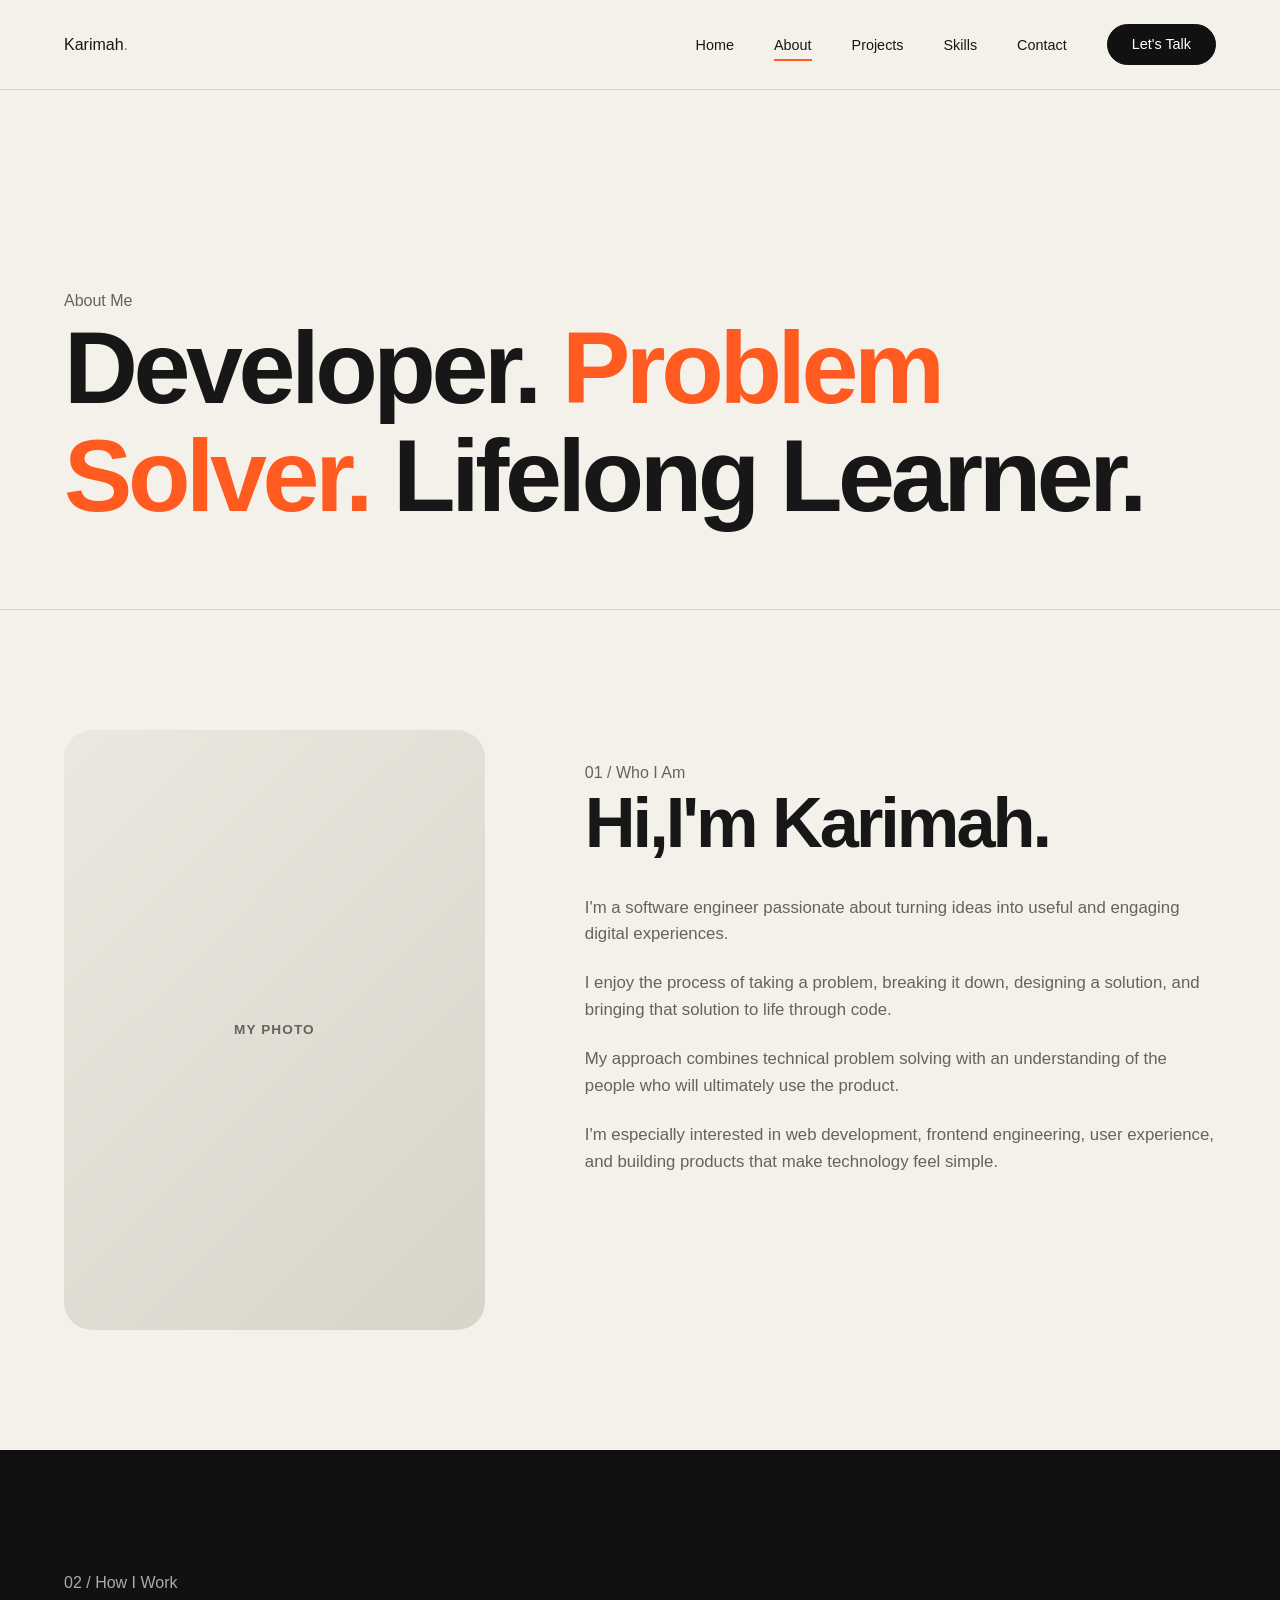
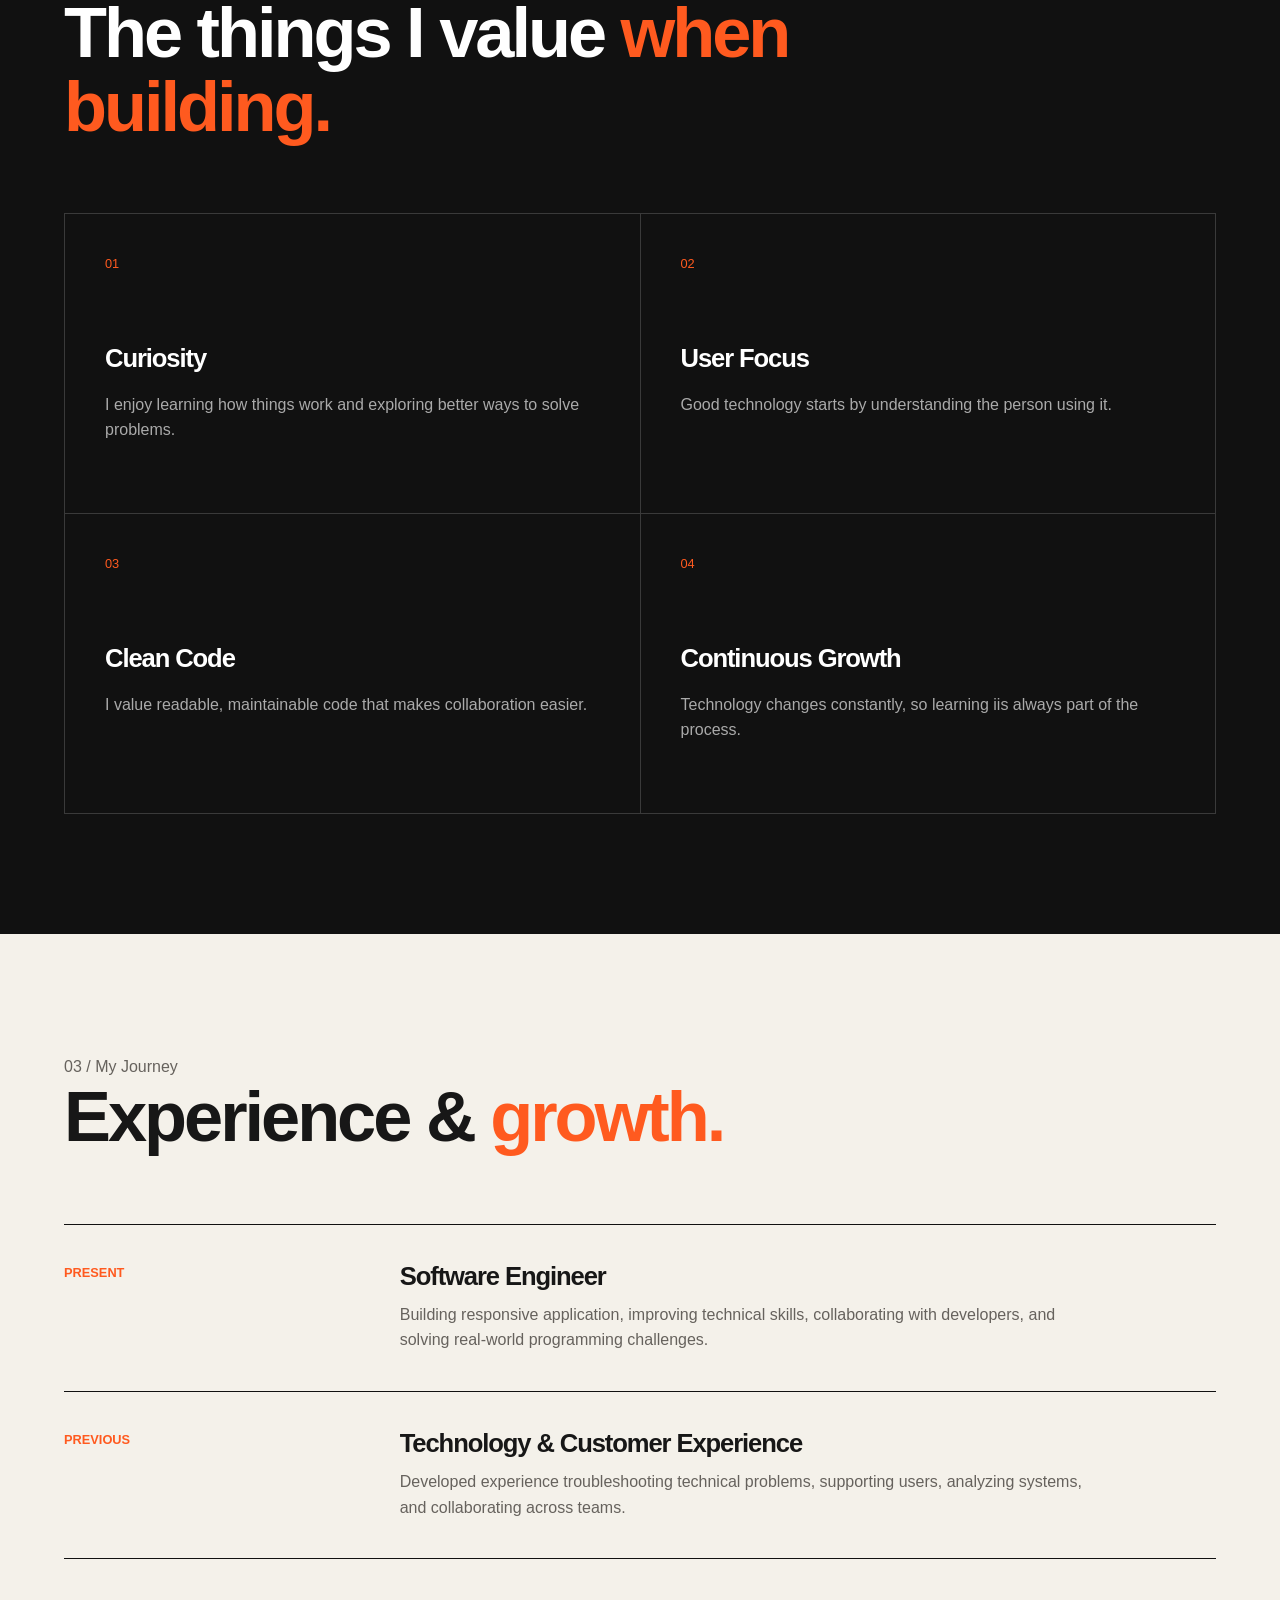
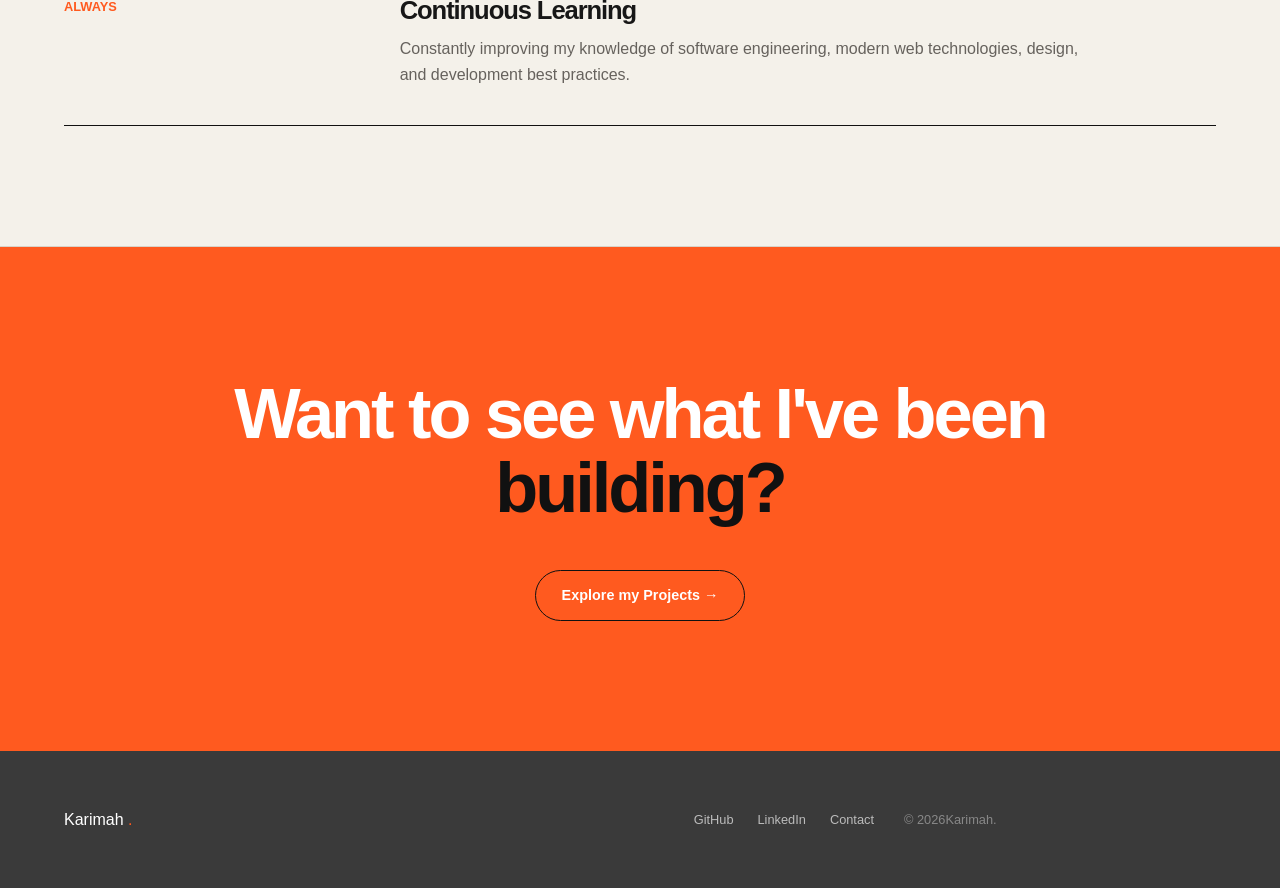
==== about.html @ cc05a4f9 "Fix portfolio folder structure" ====
<!doctype html>
<html lang="en">
  <head>
    <meta charset="UTF-8" />
    <meta name="viewport" content="width=device-width, initial-scale=1.0" />
    <meta
      name="description"
      content="Karimah is a software engineer creating thoughtful, accessible, and user-focused digital experiences."
    />
    <title>About | Karimah</title>
    <link rel="stylesheet" href="css/main.css" />
  </head>
  <body>
    <!-- Header / Navigation  -->
    <header class="site-header">
      <nav class="navbar container">
        <a href="index.html" class="logo"> Karimah<span>.</span> </a>

        <ul class="nav-links">
          <li>
            <a href="index.html"> Home </a>
          </li>
          <li>
            <a href="about.html" class="active" aria-current="page"> About </a>
          </li>
          <li><a href="projects.html"> Projects </a></li>
          <li><a href="skills.html"> Skills </a></li>
          <li><a href="contact.html"> Contact </a></li>

          <a href="contact.html" class="nav-button"> Let's Talk </a>
        </ul>
      </nav>
    </header>
    <!-- About Hero -->
    <main>
      <section class="page-hero about-hero">
        <div class="container">
          <p class="greeting-content">About Me</p>
          <h1>
            Developer.
            <span>Problem Solver.</span>
            Lifelong Learner.
          </h1>
        </div>
      </section>
      <!-- Intro -->

      <section class="about-intro section">
        <div class="container about-intro-grid">
          <div class="about-photo">
            <div class="image-placeholder">My photo</div>
          </div>

          <div class="about-copy">
            <p class="section-number">01 / Who I Am</p>
            <h2>Hi,I'm Karimah.</h2>
            <p>
              I'm a software engineer passionate about turning ideas into useful
              and engaging digital experiences.
            </p>
            <p>
              I enjoy the process of taking a problem, breaking it down,
              designing a solution, and bringing that solution to life through
              code.
            </p>
            <p>
              My approach combines technical problem solving with an
              understanding of the people who will ultimately use the product.
            </p>
            <p>
              I'm especially interested in web development, frontend
              engineering, user experience, and building products that make
              technology feel simple.
            </p>
          </div>
        </div>
      </section>

      <!-- Values -->
      <section class="values section">
        <div class="container">
          <div class="section-heading">
            <div>
              <p class="section-number">02 / How I Work</p>
              <h2>
                The things I value
                <span>when building.</span>
              </h2>
            </div>
          </div>
          <div class="values-grid">
            <article class="value-card">
              <span>01</span>
              <h3>Curiosity</h3>
              <p>
                I enjoy learning how things work and exploring better ways to
                solve problems.
              </p>
            </article>
            <article class="value-card">
              <span>02</span>
              <h3>User Focus</h3>
              <p>
                Good technology starts by understanding the person using it.
              </p>
            </article>
            <article class="value-card">
              <span>03</span>
              <h3>Clean Code</h3>
              <p>
                I value readable, maintainable code that makes collaboration
                easier.
              </p>
            </article>
            <article class="value-card">
              <span>04</span>
              <h3>Continuous Growth</h3>
              <p>
                Technology changes constantly, so learning iis always part of
                the process.
              </p>
            </article>
          </div>
        </div>
      </section>

      <!-- My Journey -->
      <section class="journey section">
        <div class="container">
          <p class="section-number">03 / My Journey</p>
          <h2>Experience & <span>growth.</span></h2>
          <div class="timeline">
            <article class="timeline-item">
              <div class="timeline-date">Present</div>
              <div class="timeline-content">
                <h3>Software Engineer</h3>
                <p>
                  Building responsive application, improving technical skills,
                  collaborating with developers, and solving real-world
                  programming challenges.
                </p>
              </div>
            </article>
            <article class="timeline-item">
              <div class="timeline-date">Previous</div>
              <div class="timeline-content">
                <h3>Technology & Customer Experience</h3>
                <p>
                  Developed experience troubleshooting technical problems,
                  supporting users, analyzing systems, and collaborating across
                  teams.
                </p>
              </div>
            </article>
            <article class="timeline-item">
              <div class="timeline-date">Always</div>
              <div class="timeline-content">
                <h3>Continuous Learning</h3>
                <p>
                  Constantly improving my knowledge of software engineering,
                  modern web technologies, design, and development best
                  practices.
                </p>
              </div>
            </article>
          </div>
        </div>
      </section>
      <!-- Contact -->
      <section class="contact-section">
        <div class="container">
          <h2>Want to see what I've been <span>building?</span></h2>
          <a href="projects.html" class="button button-primary"
            >Explore my Projects →</a
          >
        </div>
      </section>
    </main>
    <footer class="site-footer">
      <div class="container footer-content">
        <a href="index.html" class="logo">Karimah <span>.</span></a>
        <div class="footer-links">
          <a href="#">GitHub</a>
          <a href="#">LinkedIn</a>
          <a href="contact.html">Contact</a>
        </div>
        <p>© <span class="current-year"></span>Karimah.</p>
      </div>
    </footer>
    <script src="js/main.js"></script>
  </body>
</html>
---- css/main.css ----
:root {
  --color-background: #f4f1ea;
  --color-background-light: #faf8f3;
  --color-dark: #111111;
  --color-dark-soft: #181818;
  --color-dark-card: #202020;
  --color-white: #ffffff;
  --color-text: #171717;
  --color-text-light: #66625d;
  --color-border: #d8d3c9;
  --color-border-dark: #3a3a3a;

  /* Main accent colors */
  --color-accent: #ff5a1f;
  --color-accent-dark: #e34812;
  --color-accent-light: #ffdfd2;

  /* Layout */
  --container-width: 1280px;
  --section-padding: 120px;

  /* Border Radius */
  --radius-small: 10px;
  --radius-medium: 18px;
  --radius-large: 28px;
  --radius-pill: 100px;

  /* Effects */

  --transition: 0.3s ease;
}
*,
*::before,
*::after {
  box-sizing: border-box;
  margin: 0;
  padding: 0;
}

html {
  scroll-behavior: smooth;
}

body {
  min-height: 100vh;
  background: var(--color-background);
  color: var(--color-text);
  font-family: "Inter", Helvetica, Arial, sans-serif;
  font-size: 16px;
  line-height: 1.6;
  overflow-x: hidden;
}

img {
  display: block;
  width: 100%;
  max-width: 100%;
}
a {
  color: inherit;
  text-decoration: none;
}
ul {
  list-style: none;
}
button,
input,
textarea {
  font: inherit;
}
button {
  border: none;
  cursor: pointer;
}

h1,
h2,
h3,
h4 {
  line-height: 1.05;
  font-weight: 600;
  letter-spacing: -0.043em;
}
h1 {
  font-size: clamp(4rem, 8vw, 8rem);
}
h2 {
  font-size: clamp(3rem, 5.5vw, 6rem);
}

h3 {
  font-size: 1.6rem;
}

p {
  color: var(--color-text-light);
}

strong {
  color: var(--color-text);
}

/* Accent words */
h1 span,
h2 span {
  color: var(--color-accent);
}

/* Container */

.container {
  width: min(90%, var(--container-width));
  margin-inline: auto;
}

/* Global sections */
.section {
  padding-block: var(--section-padding);
}

.section-number .greeting-content {
  margin-bottom: 22px;
  color: var(--color-accent);
  font-size: 0.78rem;
  font-weight: 700;
  letter-spacing: 0.18em;
  text-transform: uppercase;
}

.section-heading {
  display: flex;
  align-items: flex-end;
  justify-content: space-between;
  gap: 40px;
  margin-bottom: 70px;
}

.section-heading h2 {
  max-width: 850px;
}

/* Header */

.site-header {
  position: relative;
  z-index: 1000;
  width: 100%;
  padding-block: 24px;
  background: var(--color-background);
  border-bottom: 1px solid var(--color-border);
}

/* Nav */

.navbar {
  display: flex;
  align-items: center;
  justify-content: space-between;
  gap: 32px;
}
/* Logo */

.logo span {
  color: var(--color-accent);
}

/* Nav links */

.nav-links {
  display: flex;
  align-items: center;
  gap: 40px;
}

.nav-links a {
  position: relative;
  padding-block: 8px;
  font-size: 0.9rem;
  font-weight: 500;
  transition: color var(--transition);
  opacity: var(--transition);
}

.nav-links a::after {
  content: "";
  position: absolute;
  bottom: 0;
  left: 0;
  width: 0;
  height: 2px;
  background: var(--color-accent);
  transition: width var(--transition);
}

.nav-links a:hover,
.nav-links a.hover {
  color: var(--color-accent);
}

.nav-links a:hover::after,
.nav-links a.active::after {
  width: 100%;
}

/* Contact nav button */

.nav-button {
  display: inline-flex;
  align-items: center;
  justify-content: center;
  padding: 12px 24px;
  color: var(--color-white);
  background: var(--color-dark);
  border: 1px solid var(--color-dark);
  border-radius: var(--radius-pill);
  font-size: 0.85rem;
  font-weight: 600;
  transition:
    background-color var(--transition),
    color var(--transition),
    transform var(--transition);
}

.nav-button:hover {
  color: var(--color-white);
  background: var(--color-accent);
  border-color: var(--color-accent);
  transform: translateY(-2px);
}

/* Buttons */

.button {
  display: inline-flex;
  align-items: center;
  justify-content: center;
  min-height: 50px;
  padding: 13px 26px;
  border: 1px solid var(--color-dark);
  border-radius: var(--radius-pill);
  font-size: 0.9rem;
  font-weight: 600;
  transition:
    background-color var(--transition),
    color var(--transition),
    border-color var(--transition),
    transform var(--transition);
}
.button:hover {
  transform: translateY(-3px);
}

.buttton-primary {
  color: var(--color-white);
  background: var(--color-dark);
}
.buttton-primary:hover {
  background: var(--color-accent);
  border-color: var(--color-accent);
}
.button-secondary {
  color: var(--color-dark);
  background: transparent;
}

.button-secondary:hover {
  color: var(--color-white);
  background: var(--color-dark);
}

/* Text links */

.text-link {
  display: inline-flex;
  margin-top: 25px;
  padding-bottom: 5px;
  color: var(--color-dark);
  border-bottom: 1px solid var(--color-dark);
  font-weight: 600;
  transition:
    color var(--transition),
    border-color var(--transition);
}

.text-link:hover {
  color: var(--color-accent);
  border-color: var(--color-accent);
}

/* Home Page --- HERO */

.hero {
  position: relative;
  min-height: 760px;
  display: flex;
  align-items: center;
  padding-block: 90px 110px;
  overflow: visible;
}

.hero-grid {
  display: grid;
  grid-template-columns: minmax(0, 1.1fr) minmax(420px, 0.9fr);
  align-items: center;
  gap: 70px;
}

.hero-content,
.hero-visual {
  min-width: 0;
}

/* Hero content */

.hero-content {
  position: relative;
  z-index: 2;
}

/* typing animation effect for homepage */

.hero-accent {
  display: block;
  color: var(--color-accent);
}
#typing-text {
  color: var(--color-accent);
}
.typing-cursor {
  color: var(--color-accent);
  animation: cursorBlink 0.7s infinite;
}

@keyframes cursorBlink {
  0%,
  50% {
    opacity: 1;
  }
  51%,
  100% {
    opacity: 0;
  }
}

/* revealing animation effect */
.reveal {
  opacity: 0;
  transform: translateY(50px);
  transition:
    opacity 0.8s ease,
    transform 0.8s ease;
}
.reveal.show {
  opacity: 1;
  transform: translateY(0);
}

.hero-content h1 {
  max-width: 990px;
  margin-bottom: 28px;
}

.hero-content h1 span {
  display: block;
}
.hero-description {
  max-width: 620px;
  margin-bottom: 28px;
  font-size: 1.1rem;
}
.hero-buttons {
  display: flex;
  flex-wrap: wrap;
  gap: 14px;
}

/* Social links */

.hero-socials {
  display: flex;
  flex: wrap;
  gap: 24px;
  margin-top: 45px;
}
.hero-socials a {
  position: relative;
  color: var(--color-text-light);
  font-size: 0.85rem;
  transition: color var(--transition);
}

.hero-socials a:hover {
  color: var(--color-accent);
}

/* Hero Image */
.hero-visual {
  position: relative;
  display: flex;
  align-items: center;
  justify-content: center;
  min-height: 540px;
  padding: 40px;
}
.hero-image-wrapper {
  position: relative;
  z-index: 1;
  width: min(100%, 470px);
  aspect-ratio: 4 / 5;
  overflow: hidden;
  background: var(--color-accent-light);
  border: 1px solid var(--color-dark);
  border-radius: 180px 180px 30px 30px;
}

/* Image */
.image-placeholder {
  display: flex;
  width: 100%;
  height: 100%;
  min-height: 240px;
  align-items: center;
  justify-content: center;
  padding: 30px;
  color: var(--color-text-light);
  background: linear-gradient(135deg, #ece8df, #d9d4ca);
  font-size: 0.85rem;
  font-weight: 600;
  letter-spacing: 0.08em;
  text-align: center;
  text-transform: uppercase;
}

/* Hero Labels */
.floating-tag {
  position: absolute;
  z-index: 5;
  display: inline-flex;
  align-items: center;
  justify-content: center;
  white-space: nowrap;
  padding: 10px 17px;
  color: var(--color-dark);
  background: var(--color-white);
  border: 1px solid var(--color-dark);
  border-radius: 100px;
  font-size: 0.72rem;
  font-weight: 700;
  box-shadow: 4px 5px 0 var(--color-dark);
}

/* Developer tag */
.tag-one {
  top: 8%;
  right: 4%;
}

/* Creative tag */
.tag-two {
  top: 48%;
  left: 1%p;
}

/* Problem solver tag */
.tag-three {
  right: 4%;
  bottom: 8%;
}
.skill-banner {
  overflow: hidden;
  background: var(--color-dark);
  border-top: 1px solid var(--color-dark);
  border-bottom: 1px solid var(--color-dark);
}

.skill-banner-content {
  display: flex;
  width: max-content;
  align-items: center;
  gap: 32px;
  padding-block: 20px;
  animation: marquee 24s linear infinite;
}

.skill-banner-content span {
  color: var(--color-white);
  font-size: 0.9rem;
  letter-spacing: 0.6em;
  text-transform: uppercase;
}

.skill-banner-content span:nth-child(even) {
  color: var(--color-accent);
}

@keyframes marquee {
  from {
    transform: translateX(0);
  }
  to {
    transform: translateX(-25%);
  }
}

/* Home About section  */

.home-about {
  border-bottom: 1px solid var(--color-border);
}

.home-about-grid {
  display: grid;
  grid-template-columns: 0.35fr 1fr;
  gap: 80px;
}

.section-label p {
  color: var(--color-text-light);
  font-size: 0.8rem;
  letter-spacing: 0.1em;
  text-transform: uppercase;
}

.home-about-content {
  max-width: 900px;
}

.home-about-content h2 {
  margin-bottom: 40px;
}

.home-about-content p {
  max-width: 690px;
  margin-bottom: 18px;
  font-size: 1.1rem;
}

/* Feature Projects - Home section  */

.featured-projects {
  background: var(--color-dark);
  color: var(--color-white);
}

.featured-projects p {
  color: #aaa;
}

.featured-projects .section-number {
  color: var(--color-accent);
}

.featured-projects .text-link {
  color: var(--color-white);
  border-color: var(--color-white);
}

/* Grid */

.projects-grid {
  display: grid;
  grid-template-columns: repeat(3, 1fr);
  gap: 20px;
}

.project-card {
  position: relative;
  overflow: hidden;
  background: var(--color-dark-card);
  border: 1px solid var(--color-border-dark);
  border-radius: var(--radius-medium);
  transition: transform var(--transition);
  border-color: var(--transition);
}

.project-card:hover {
  transform: translateY(-8px);
  border-color: var(--color-accent);
}

.project-image {
  height: 260px;
  overflow: hidden;
}

.project-content {
  padding: 28px;
}

.project-number {
  margin-bottom: 20px;
  color: var(--color-accent);
  font-size: 0.75rem;
  letter-spacing: 0.1em;
  text-transform: uppercase;
}

.project-card h3 {
  margin-bottom: 14px;
  color: var(--color-white);
}

.project-card p {
  margin-bottom: 25px;
}

/* Project tags */

.project-tags {
  display: flex;
  flex-wrap: wrap;
  gap: 8px;
  margin-block: 20px;
}

.project-tags span {
  display: inline-flex;
  align-items: center;
  min-height: 30px;
  padding: 5px 12px;
  border: 1px solid currentColor;
  border-radius: var(--radius-pill);
  font-size: 0.7rem;
}

/* Home project tags */

.project-card .project-tags span {
  color: #bbb;
}

/* links */

.project-links {
  display: flex;
  flex-wrap: wrap;
  gap: 20px;
  margin-top: 24px;
}

.project-card .project-links a {
  color: var(--color-white);
  font-size: 0.8rem;
  font-weight: 600;
  transition: color var(--transition);
}

.project-card .project-links a:hover {
  color: var(--color-accent);
}

/* Home Skills */

.home-skills {
  border-bottom: 1px solid var(--color-border);
}

.skill-category-grid {
  display: grid;
  grid-template-columns: repeat(3, 1fr);
  margin-bottom: 50px;
  border-top: 1px solid var(--color-dark);
  border-left: 1px solid var(--color-dark);
}

.skill-category {
  min-height: 280px;
  padding: 35px;
  border-right: 1px solid var(--color-dark);
  border-bottom: 1px solid var(--color-dark);
  transition:
    background-color var(--transition),
    color var(--transition);
}

.skill-category:hover {
  color: var(--color-white);
  background: var(--color-dark);
}

.skill-category:hover p {
  color: #aaa;
}

.category-number {
  display: inline-block;
  margin-bottom: 65px;
  color: var(--color-accent);
  font-size: 0.75rem;
}

.skill-category h3 {
  margin-bottom: 14px;
}

/* Contact */
.contact-section {
  padding-block: 130px;
  color: var(--color-white);
  background: var(--color-accent);
  text-align: center;
}

.contact-section .section-number {
  color: var(--color-white);
}

.contact-section h2 {
  max-width: 1000px;
  margin: 0 auto 45px;
}

.contact-section h2 span {
  display: block;
  color: var(--color-dark);
}

.contact-section .buttton-primary {
  color: var(--color-white);
  background: var(--color-dark);
  border-color: var(--color-dark);
}
.contact-section .buttton-primary:hover {
  color: var(--color-dark);
  background: var(--color-white);
  border-color: var(--color-white);
}

/* Page Hero - Internal pages */

.page-hero {
  position: relative;
  display: flex;
  min-height: 520px;
  align-items: flex-end;
  padding-block: 120px 80px;
  border-bottom: 1px solid var(--color-border);
}

.page-hero h1 {
  max-width: 1100px;
}

.page-hero > .contaner > p:last-child {
  max-width: 620px;
  margin-top: 30px;
  font-size: 1.05rem;
}

/* About page  */

.about-intro-grid {
  display: grid;
  grid-template-columns: 0.8fr 1.2fr;
  align-items: start;
  gap: 100px;
}

.about-photo {
  min-height: 600px;
  overflow: hidden;
  border-radius: var(--radius-large);
}

.about-photo .image-placeholder {
  min-height: 600px;
}

.about-copy {
  padding-top: 30px;
}

.about-copy h2 {
  margin-bottom: 35px;
}

.about-copy p:not(.section-number) {
  max-width: 680px;
  margin-bottom: 22px;
  font-size: 1.05rem;
}

/* About values */

.values {
  color: var(--color-white);
  background: var(--color-dark);
}

.values p {
  color: #aaa;
}

.values-grid {
  display: grid;
  grid-template-columns: repeat(2, 1fr);
  border-top: 1px solid var(--color-border-dark);
  border-left: 1px solid var(--color-border-dark);
}

.value-card {
  min-height: 300px;
  padding: 40px;
  border-right: 1px solid var(--color-border-dark);
  border-bottom: 1px solid var(--color-border-dark);
  transition: background-color var(--transition);
}

.value-card:hover {
  background: var(--color-dark-card);
}

.value-card > span {
  display: block;
  margin-bottom: 70px;
  color: var(--color-accent);
  font-size: 0.8rem;
}

.value-card h3 {
  margin-bottom: 20px;
}

/* About timeline */

.journey {
  border-bottom: 1px solid var(--color-border);
}

.journey h2 {
  margin-bottom: 70px;
}

.timeline {
  border-top: 1px solid var(--color-dark);
}

.timeline-item {
  display: grid;
  grid-template-columns: 0.35fr 1fr;
  gap: 50px;
  padding-block: 38px;
  border-bottom: 1px solid var(--color-dark);
}

.timeline-date {
  color: var(--color-accent);
  font-size: 0.8rem;
  font-weight: 700;
  text-transform: uppercase;
}

.timeline-content h3 {
  margin-bottom: 12px;
}
.timeline-content p {
  max-width: 700px;
}

/* Projects page */

.projects-page {
  background: var(--color-dark);
  color: var(--color-white);
}

/* Large project */
.large-project-card {
  display: grid;
  grid-template-columns: 1.25fr 0.75fr;
  align-items: center;
  gap: 70px;
  padding-block: 90px;
  border-bottom: 1px solid var(--color-border-dark);
}

/* Reverse alternate project */

.large-project-card.reverse {
  grid-template-columns: 0.75fr 1.25fr;
}

.large-project-card.reverse .large-project-image {
  order: 2;
}

.large-project-card.reverse .large-project-content {
  order: 1;
}

/* Project image */
.large-project-image {
  min-height: 500px;
  overflow: hidden;
  border-radius: var(--radius-medium);
}

.large-project-image .image-placeholder {
  min-height: 500px;
}

/* Content */

.large-project-content h2 {
  margin-bottom: 25px;
  font-size: clamp(2.7rem, 5vw, 5rem);
}

.large-project-content > p:not(.project-number) {
  color: #aaa;
  font-size: 1rem;
}

.large-project-content .project-tags span {
  color: #bbb;
}

.large-project-content .button-secondary {
  color: var(--color-white);
  border-color: #777;
}

.large-project-content .button-secondary:hover {
  color: var(--color-dark);
  background: var(--color-white);
  border-color: var(--color-white);
}

/* Skills page */
.skills-section {
  padding-top: 80px;
}

.skills-category {
  padding-block: 70px;
  border-bottom: 1px solid var(--color-border);
}

.skills-catgory:first-child {
  border-top: 1px solid var(--color-border);
}

.skills-category-heading {
  display: grid;
  grid-template-columns: 0.25fr 1fr;
  align-items: start;
  gap: 30px;
  margin-bottom: 50px;
}

.skills-category-heading > span {
  color: var(--color-accent);
  font-size: 0.8rem;
}

.skills-category-heading h2 {
  font-size: clamp(2rem, 4vw, 4rem);
}

/* Skills card grid */

.skill-grid {
  display: grid;
  grid-template-columns: repeat(4, 1fr);
  gap: 14px;
  margin-left: 25%;
}

.skill-card {
  min-height: 180px;
  padding: 25px;
  background: rgba(255, 255, 255, 0.35);
  border: 1px solid var(--color-border);
  border-radius: var(--radius-small);
  transition:
    transform var(--transition),
    background-color var(--transition),
    color var(--transition),
    border-color var(--transition);
}

.skill-card:hover {
  color: var(--color-white);
  background: var(--color-dark);
  border-color: var(--color-dark);
  transform: tranlateY(-6px);
}

.skill-card:hover p {
  color: #aaa;
}

.skill-card h3 {
  margin-bottom: 20px;
  font-size: 1.15rem;
}

.skill-card p {
  font-size: 0.85rem;
}

/* Contact page */
.contact-page {
  min-height: calc(100vh - 90px);
  display: flex;
  align-items: center;
  padding-block: 100px;
}

.contact-grid {
  display: grid;
  grid-template-columns: 1fr 0.85fr;
  align-items: start;
  gap: 100px;
}

/* Left contact */

.contact-intro h1 {
  max-width: 750px;
  margin-bottom: 35px;
  font-size: clamp(4rem, 7vw, 7rem);
}
.contact-intro > p:not(.greeting-content) {
  max-width: 600px;
  margin-bottom: 50px;
  font-size: 1.05rem;
}

/* Details */

.contact-details {
  display: grid;
  gap: 28px;
  margin-top: 60px;
}

.contact-detail {
  padding-top: 18px;
  border-top: 1px solid var(--color-border);
}

.contact-detail > span {
  display: block;
  margin-bottom: 6px;
  color: var(--color-text-light);
  font-size: 0.7rem;
  font-weight: 700;
  letter-spacing: 0.12em;
  text-transform: uppercase;
}

.contact-detail a {
  font-weight: 600;
  transition: color var(--transition);
}

.contact-detail a:hover {
  color: var(--color-accent);
}

.contact-socials {
  display: flex;
  gap: 20px;
}

/* Contact Form */
.contact-form-wrapper {
  padding: 45px;
  background: var(--color-white);
  border: 1px solid var(--color-border);
  border-radius: var(--radius-large);
}

.contact-form {
  display: grid;
  gap: 28px;
}

.form-group {
  display: flex;
  flex-direction: column;
  gap: 10px;
}

.form-group label {
  color: var(--color-text);
  font-size: 0.75rem;
  font-weight: 700;
  letter-spacing: 0.06em;
  text-transform: uppercase;
}

.form-group input,
.form-group textarea {
  width: 100%;
  padding: 15px 0;
  color: var(--color-text);
  background: transparent;
  border: none;
  border-bottom: 1px solid var(--color-border);
  outline: none;
  transition: border-color var(--transition);
}
.form-group textarea {
  min-height: 140px;
  resize: vertical;
}

.form-group input:focus,
.form-group textarea:focus {
  border-color: var(--color-accent);
}

.form-group input::placeholder,
.form-group textarea::placeholder {
  color: #aaa;
}

.contact-form .button {
  width: fit-content;
  margin-top: 10px;
}

/* Back to top button  */
.back-to-top {
  position: fixed;
  right: 30px;
  bottom: 30px;
  z-index: 999;
  width: 50px;
  height: 50px;
  display: flex;
  align-items: center;
  justify-content: center;
  color: var(--color-white);
  background: var(--color-dark);
  border: 1px solid var(--color-dark);
  border-radius: 50%;
  font-size: 1.3rem;
  opacity: 0;
  visibility: hidden;
  transform: translateY(15px);
  transition:
    opacity 0.3s ease,
    visibility 0.3s ease,
    transform 0.3s ease,
    background-color 0.3s ease;
}

.back-to-top.visible {
  opacity: 1;
  visibility: visible;
  transform: translateY(0);
}

.back-to-top:hover {
  background: var(--color-accent);
  border-color: var(--color-accent);
  transform: translateY(-4px);
}

/* Footer */
.site-footer {
  padding-block: 55px;
  color: var(--color-white);
  background: var(--color-border-dark);
  border-top: 1px solid var(--color-border-dark);
}

.site-footer .logo {
  color: var(--color-white);
}
.footer-content {
  display: grid;
  grid-template-columns: 1fr 1.5fr 1fr;
  align-items: center;
  gap: 30px;
}

.footer-content > p {
  color: #888;
  font-size: 0.8rem;
}
.footer-links {
  display: flex;
  justify-content: flex-end;
  gap: 24px;
}

.footer-links a {
  color: #bbb;
  font-size: 0.8rem;
  transition: color var(--transition);
}

.footer-links a:hover {
  color: var(--color-accent);
}

.copyright {
  text-align: right;
}

/* Hover Image effect */

.project-image .image-placeholder,
.large-project-image .image-placeholder {
  transition: transform 0.5s ease;
}

.project-card:hover .image-placeholder,
.large-project-card:hover .image-placeholder {
  transform: scale(1.03);
}

/* Desktop responsive */

@media screen and (max-width: 1199px) {
  :root {
    --section-padding: 100px;
  }

  .nav-links {
    gap: 25px;
  }
  /* home hero */
  .hero-grid {
    gap: 50px;
  }
  .hero {
    min-height: auto;
  }
  /* projects */

  .project-grid {
    grid-template-columns: repeat(2, 1fr);
  }

  .project-card:last-child {
    grid-column: 1 / -1;
    width: calc(50% - 10px);
  }

  .projects-grid .project-card:nth-child(1) {
    transition-delay: 0s;
  }

  .projects-grid .project-card:nth-child(2) {
    transition-delay: 0.15s;
  }
  .projects-grid .project-card:nth-child(3) {
    transition-delay: 0.3s;
  }
  /* skills */

  .skills-grid {
    grid-template-columns: repeat(2, 1fr);
  }

  .skills-grid .skill-card:nth-child(1) {
    transition-delay: 0s;
  }

  .skills-grid .skill-card:nth-child(2) {
    transition-delay: 0.1s;
  }
  .skills-grid .skill-card:nth-child(3) {
    transition-delay: 0.2s;
  }

  .skills-grid .skill-card:nth-child(4) {
    transition-delay: 0.3s;
  }

  /* contact */
  .contact-grid {
    gap: 65px;
  }
}

/* Tablet responsive layout */

@media (max-width: 991px) {
  :root {
    --section-padding: 85px;
  }

  /* Header */
  .site-header {
    padding-block: 20px;
  }

  .navbar {
    flex-wrap: wrap;
    row-gap: 20px;
  }

  .logo {
    font-size: 1.35rem;
  }

  .nav-links {
    order: 3;
    width: 100%;
    justify-content: center;
    gap: 32px;
    padding-top: 15px;
    border-top: 1px solid var(--color-border);
  }

  /* Hero */

  .hero {
    padding-block: 80px;
  }
  .hero-grid {
    grid-template-columns: 1fr;
    gap: 70px;
  }

  .floating-tag {
    display: none;
  }

  .hero-content {
    max-width: 800px;
  }

  .hero-content h1 {
    font-size: clamp(4rem, 10vw, 6.5rem);
  }
  .hero-visual {
    min-height: 550px;
  }
  .hero-image-wrapper {
    width: 440px;
  }

  /* Section heading  */
  .section-heading {
    align-items: flex-start;
    flex-direction: column;
    gap: 20px;
    margin-bottom: 55px;
  }

  /* about preview  */

  .home-about-grid {
    grid-template-columns: 1fr;
    gap: 35px;
  }
  /* Home projects */

  .projects-grid {
    grid-template-columns: repeat(2, 1fr);
  }
  .project-card:last-child {
    width: 100%;
    grid-column: 1 / -1;
  }

  /* Home skills */
  .skill-category-grid {
    grid-template-columns: 1fr;
  }
  .skill-category {
    min-height: 230px;
  }
  /* page hero */

  .page-hero {
    min-height: 430px;
    padding-block: 100px 70px;
  }

  /* about */

  .about-intro-grid {
    grid-template-columns: 1fr 1.1fr;
    gap: 50px;
  }

  .about-photo,
  .about-photo .image-placeholder {
    min-height: 500px;
  }

  /* Values */
  .values-grid {
    grid-template-columns: 1fr 1fr;
  }
  /* Project page */
  .large-project-card,
  .large-project-card.reverse {
    grid-template-columns: 1fr;
    gap: 45px;
    padding-block: 70px;
  }

  .large-project-card.reverse .large-project-image,
  .large-project-card.reverse .project-project-content {
    order: initial;
  }

  .large-project-image,
  .large-project-image .image-placeholder {
    min-height: 440px;
  }

  /* Skills page */
  .skills-category-heading {
    grid-template-columns: 100px 1fr;
  }

  .skills-grid {
    margin-left: 100px;
    grid-template-columns: repeat(2, 1fr);
  }

  /* contact */

  .contact-grid {
    grid-template-columns: 1fr;
    gap: 70px;
  }

  .contact-intro {
    max-width: 800px;
  }
  .contact-form-wrapper {
    max-width: 700px;
  }

  /* Footer */

  .footer-content {
    grid-template-columns: 1fr 1fr;
    row-gap: 25px;
  }
  .footer-content > p {
    grid-column: 1 / -1;
  }

  .footer-links {
    justify-content: flex-end;
  }

  .copyright {
    text-align: left;
  }

  /* Back to top button */
  .back-to-top {
    right: 22px;
    bottom: 22px;
    width: 45px;
    height: 45px;
  }
}

/* Mobile Responsive layout */
@media (max-width: 767px) {
  :root {
    --section-padding: 70px;
  }
  .container {
    width: min(91%, var(--container-width));
  }

  body {
    font-size: 15px;
  }

  h1 {
    font-size: clamp(3.3rem, 15vw, 5rem);
  }

  h2 {
    font-size: clamp(2.7rem, 12vw, 4rem);
  }

  h3 {
    font-size: 1.35rem;
  }

  /* header */
  .site-header {
    padding-block: 18px;
  }
  .navbar {
    display: grid;
    grid-template-columns: 1fr auto;
    gap: 18px;
  }

  .logo {
    font-size: 1.3rem;
  }

  .nav-button {
    padding: 10px;
    font-size: 0.75rem;
  }

  .nav-links {
    grid-column: 1 / -1;
    display: flex;
    justify-content: flex-start;
    gap: 22px;
    overflow-x: auto;
    padding: 15px 2px 2px;
    scrollbar-width: none;
  }

  .nav-links::-webkit-scrollbar {
    display: none;
  }
  .nav-links li {
    flex: 0 0 auto;
  }
  .nav-links a {
    font-size: 0.78rem;
  }

  /* Home Hero */
  .hero {
    padding-block: 70px;
  }

  .hero-grid {
    gap: 55px;
  }

  .hero-content h1 {
    margin-bottom: 24px;
    font-size: clamp(3.3rem, 15vw, 5.2rem);
  }

  .hero-description {
    font-size: 1rem;
  }

  .hero-buttons {
    align-items: stretch;
    flex-direction: column;
    width: 100%;
  }
  .hero-buttons .button {
    width: 100%;
  }

  .hero-socials {
    gap: 18px;
    margin-top: 35px;
  }

  /* Hero Image */

  .hero-visual {
    min-height: auto;
    padding-inline: 15px;
  }

  .hero-image-wrapper {
    width: 100%;
    max-width: 390px;
    border-radius: 140px 140px 24px 24px;
  }

  .floating-tag {
    padding: 7px 11px;
    font-size: 0.62rem;
    box-shadow: 3px 3px 0 var(--color-dark);
  }

  .tag-one {
    right: -5px;
  }

  .tag-two {
    left: -5px;
  }

  /* Banner */
  .skill-banner-content {
    gap: 22px;
    padding-block: 16px;
  }

  .skill-banner-content span {
    font-size: 0.72rem;
  }

  /* Section Headings */
  .section-heading {
    gap: 18px;
    margin-bottom: 45px;
  }

  /* Home about */

  .home-about-grid {
    gap: 30px;
  }
  .home-about-content h2 {
    margin-bottom: 30px;
  }
  .home-about-content p {
    font-size: 1rem;
  }

  /* home project */

  .projects-grid {
    grid-template-columns: 1fr;
  }

  .project-card:last-child {
    grid-column: auto;
    width: 100%;
  }

  .project-image {
    height: 230px;
  }
  .project-content {
    padding: 24px;
  }

  /* Home skills */
  .skill-category-grid {
    grid-template-columns: 1fr;
  }
  .skill-category {
    min-height: 220px;
    padding: 28px;
  }
  .category-number {
    margin-bottom: 45px;
  }

  /* Contact */
  .contact-section {
    padding-block: 90px;
  }
  .contact-section h2 {
    margin-bottom: 35px;
  }

  /* Page Hero */

  .page-hero {
    min-height: 400px;
    align-items: center;
    padding-block: 80px;
  }
  .page-hero h1 {
    font-size: clamp(3.4rem, 15vw, 5rem);
  }

  .page-hero > .container > p:last-child {
    font-size: 0.95rem;
  }

  /* About page */

  .about-intro-grid {
    grid-template-columns: 1fr;
    gap: 50px;
  }

  .about-photo,
  .about-photo .image-placeholder {
    min-height: 460px;
  }
  .about-copy {
    padding-top: 0;
  }

  /* about values */

  .values-grid {
    grid-template-columns: 1fr;
  }

  .value-card {
    min-height: 250px;
    padding: 30px;
  }

  .value-card > span {
    margin-bottom: 50px;
  }

  /* Timeline */

  .journey h2 {
    margin-bottom: 50px;
  }

  .timeline-item {
    grid-template-columns: 1fr;
    gap: 15px;
    padding-block: 30px;
  }

  /* Project page */

  .large-project-card,
  .large-project-card.reverse {
    grid-template-columns: 1fr;
    gap: 35px;
    padding-block: 55px;
  }

  .large-project-image,
  .large-project-image .image-placeholder {
    min-height: 300px;
  }

  .large-project-content h2 {
    font-size: clamp(2.6rem, 12vw, 4rem);
  }

  .large-project-content .project-links {
    flex-direction: column;
    width: 100%;
  }

  .large-project-content .button {
    width: 100%;
  }

  /* Skills page */

  .skils-section {
    padding-top: 50px;
  }
  .skills-category {
    padding-block: 55px;
  }
  .skills-category-heading {
    grid-template-columns: 1fr;
    gap: 15px;
    margin-bottom: 35px;
  }

  .skills-grid {
    grid-template-columns: 1fr;
    gap: 12px;
    margin-left: 0;
  }

  .skill-card {
    min-height: auto;
    padding: 25px;
  }

  /* Contact page */

  .contact-page {
    padding-block: 70px;
  }

  .contact-grid {
    gap: 55px;
  }

  .contact-intro h1 {
    font-size: clamp(3.3rem, 15vw, 5rem);
  }
  .contact-details {
    margin-top: 45px;
  }

  .contact-form-wrapper {
    padding: 30px 22px;
    border-radius: var(--radius-medium);
  }

  .contact-form .button {
    width: 100%;
  }

  /* Footer */
  .site-footer {
    padding-block: 45px;
  }
  .footer-content {
    grid-template-columns: 1fr;
    gap: 25px;
  }

  .footer-content > p {
    grid-column: auto;
  }
  .footer-links {
    justify-content: flex-start;
    flex-wrap: wrap;
  }

  .copyright {
    text-align: left;
  }
  .back-to-top {
    right: 18px;
    bottom: 18px;
    width: 42px;
    height: 42px;
    font-size: 1rem;
  }
}

/* Small mobile responsive layout */

@media (max-width: 480px) {
  .container {
    width: 90%;
  }
  h1 {
    font-size: 3.2rem;
  }

  h2 {
    font-size: 2.6rem;
  }

  .navbar {
    column-gap: 10px;
  }

  .nav-button {
    padding: 9px 14px;
  }

  .nav-links {
    gap: 18px;
  }

  /* Hero */

  .hero-content h1 {
    font-size: 3.4rem;
  }
  .hero-socials {
    gap: 14px;
  }
  /* hero tags */
  .tag-one {
    top: 5%;
  }
  .tag-two {
    bottom: 22%;
  }
  .tag-three {
    right: 0;
    bottom: 3%;
  }

  /* Images */
  .about-photo,
  .about-photo .image-placeholder {
    min-height: 400px;
  }

  /* projects */
  .large-project-image,
  .large-project-image .image-placeholder {
    min-height: 250px;
  }

  /* contact */
  .contact-intro h1 {
    font-size: 3.3rem;
  }

  /* Accessibilty */

  @media (prefers-reduced-motion: reduce) {
    *,
    *::before,
    *::after {
      scroll-behavior: auto !important;
      animation-duration: 0.01ms !important;
      animation-iteration-count: 1 !important;
      transition-duration: 0.01ms !important;
    }
  }

  ::selection {
    color: var(--color-white);
    background: var(--color-accent);
  }
}
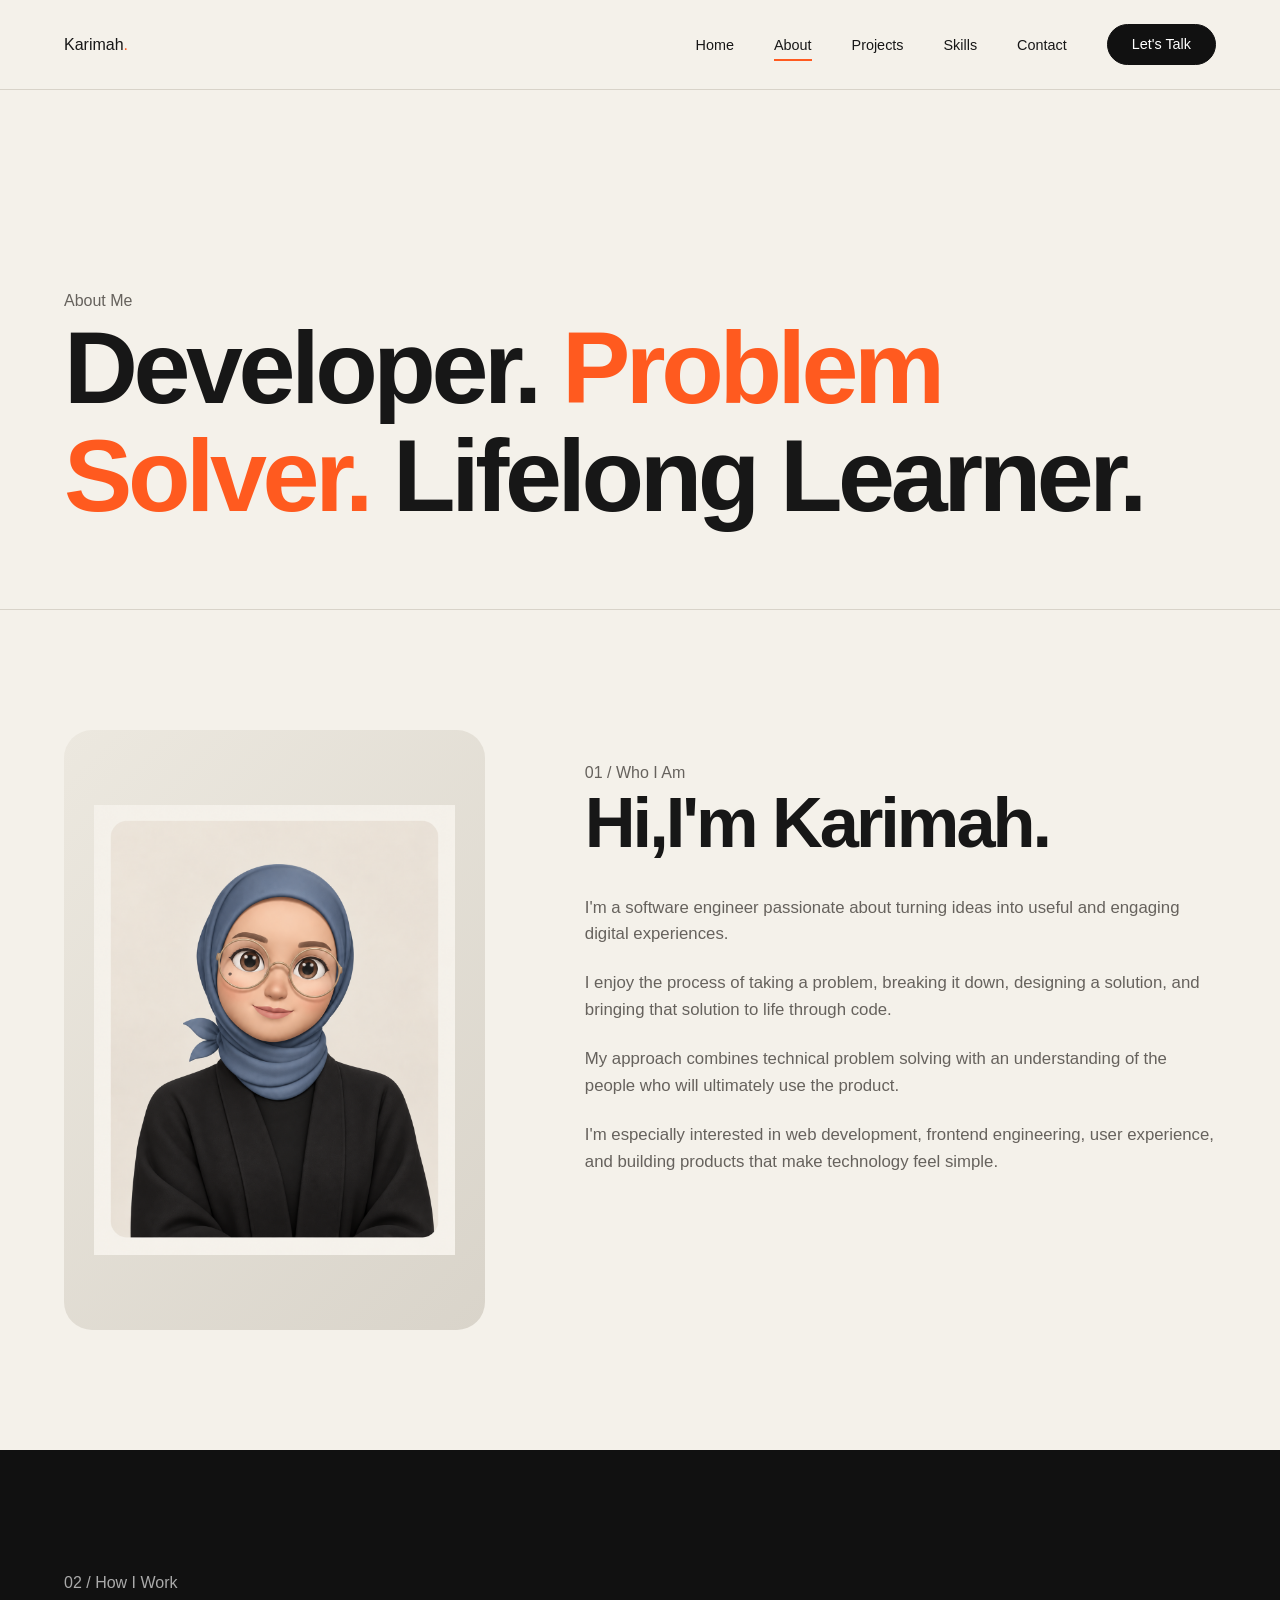
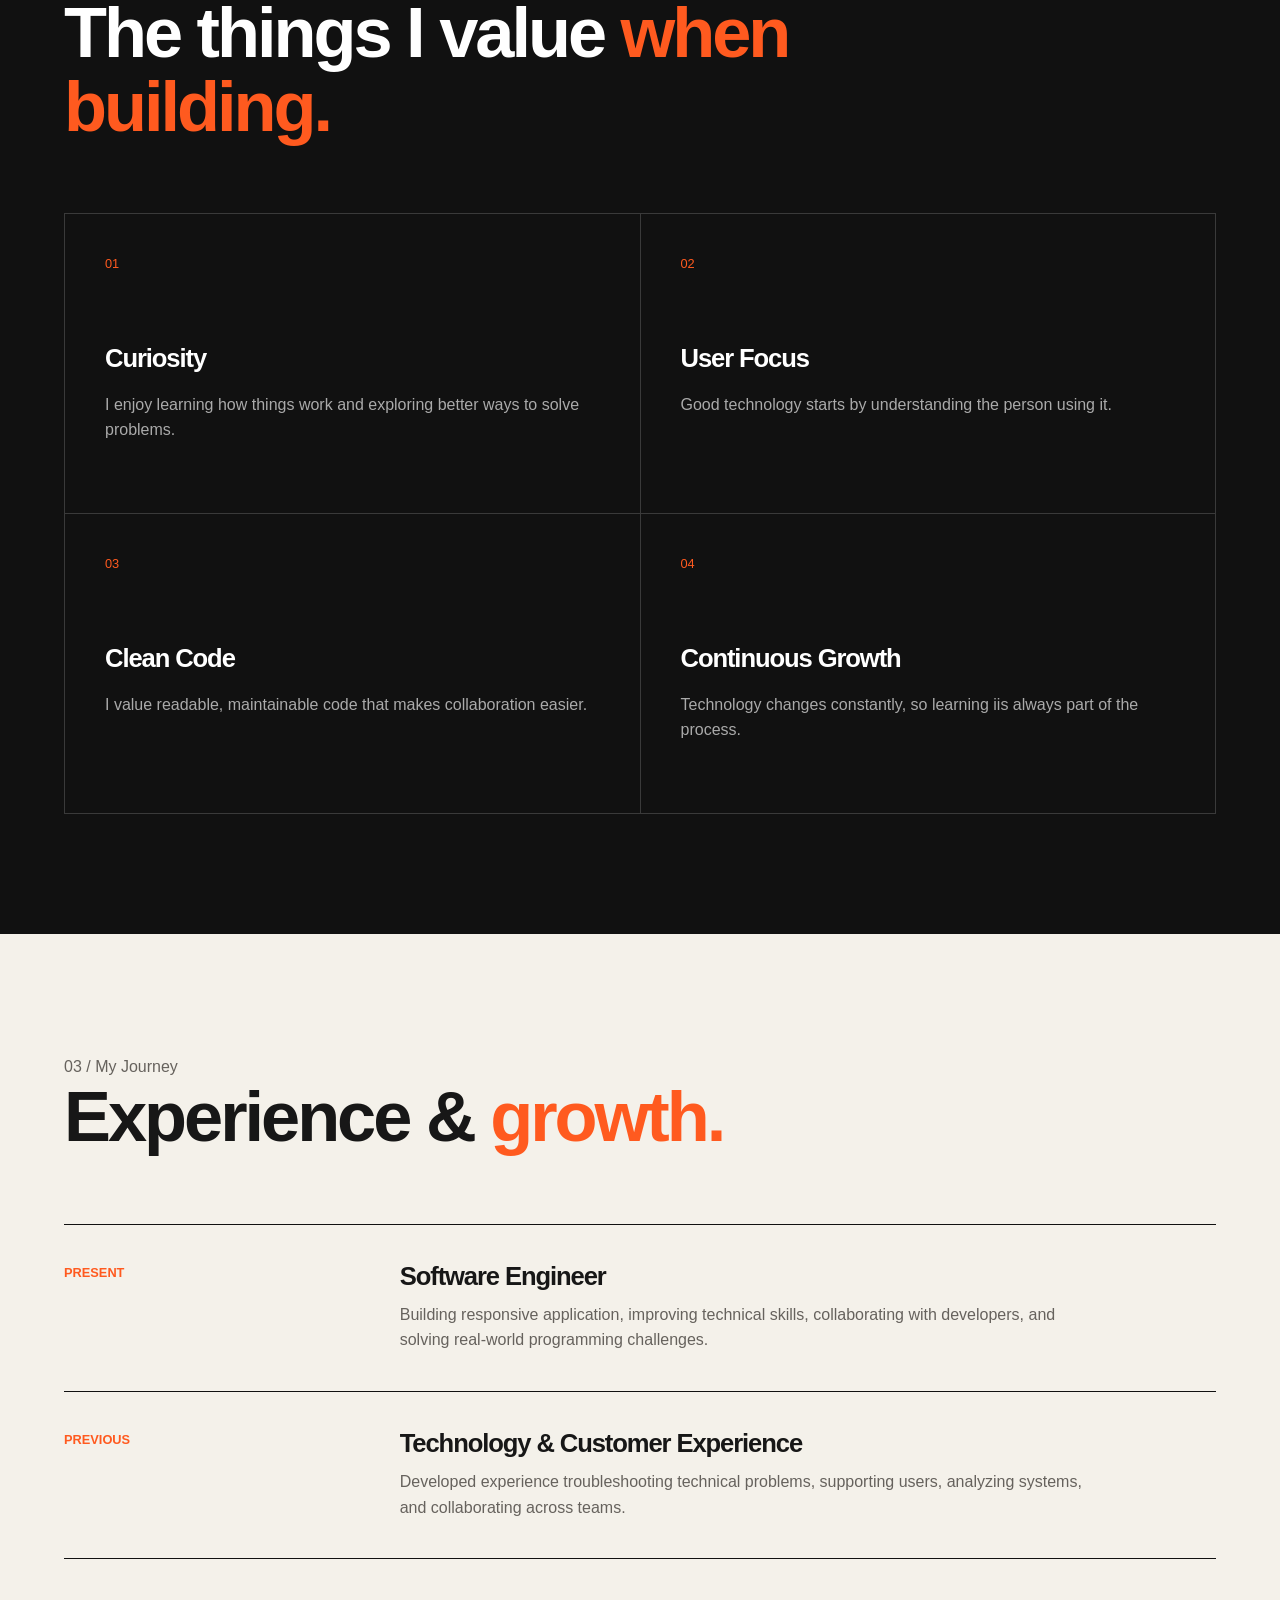
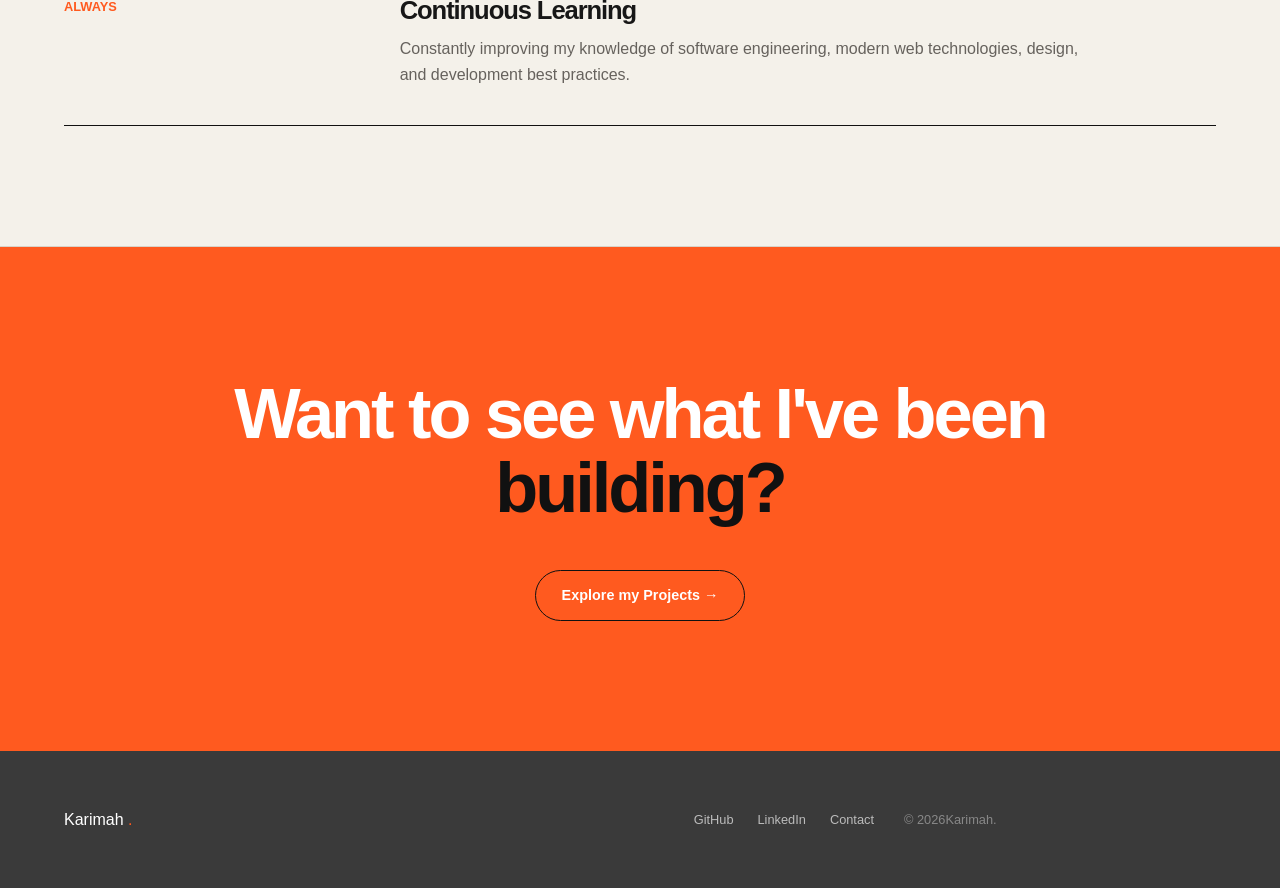
==== commit 956931d7: "Added profile img to index html and about html file" ====
--- a/about.html
+++ b/about.html
@@ -48,7 +48,9 @@
       <section class="about-intro section">
         <div class="container about-intro-grid">
           <div class="about-photo">
-            <div class="image-placeholder">My photo</div>
+            <div class="image-placeholder">
+              <img src="profile img.png" alt="profile picture avatar" />
+            </div>
           </div>
 
           <div class="about-copy">
@@ -180,8 +182,8 @@
       <div class="container footer-content">
         <a href="index.html" class="logo">Karimah <span>.</span></a>
         <div class="footer-links">
-          <a href="#">GitHub</a>
-          <a href="#">LinkedIn</a>
+          <a href="https://github.com/kb122215">GitHub</a>
+          <a href="https://www.linkedin.com/in/kareemahbahaadur/">LinkedIn</a>
           <a href="contact.html">Contact</a>
         </div>
         <p>© <span class="current-year"></span>Karimah.</p>
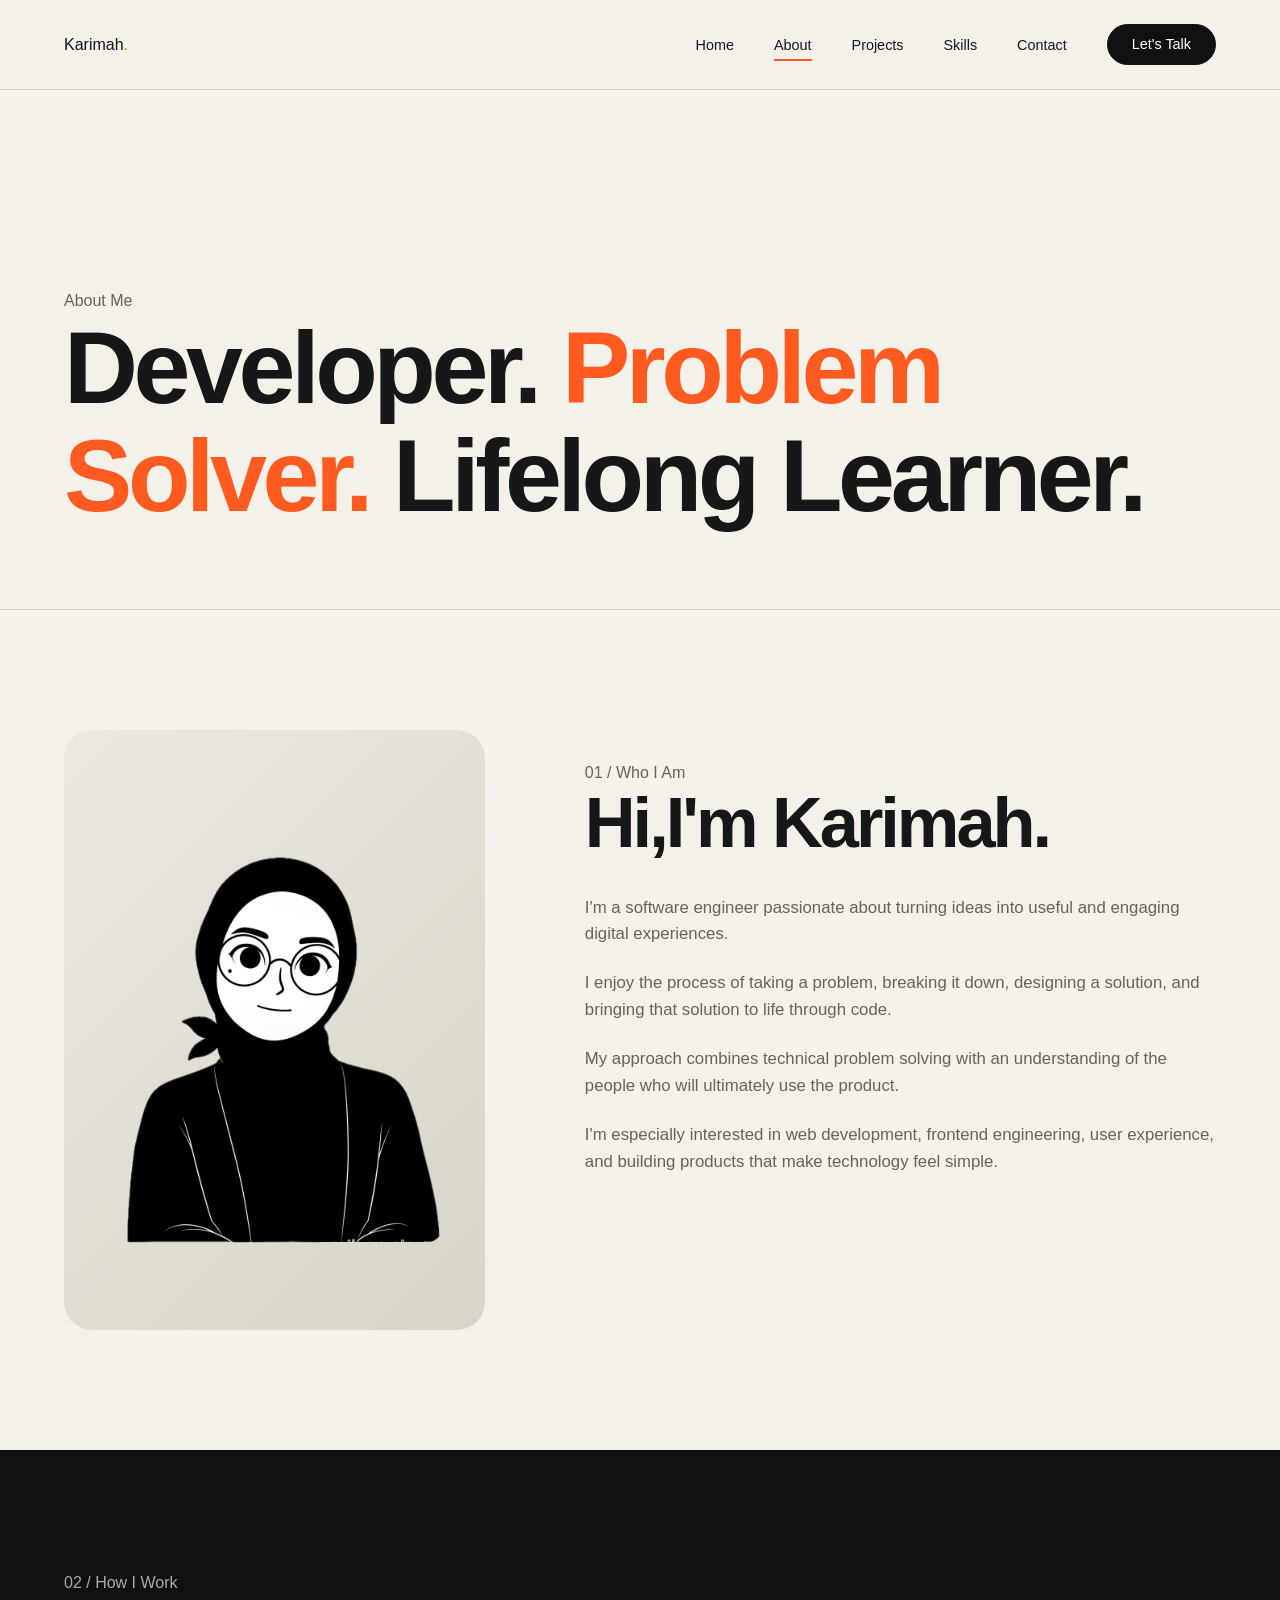
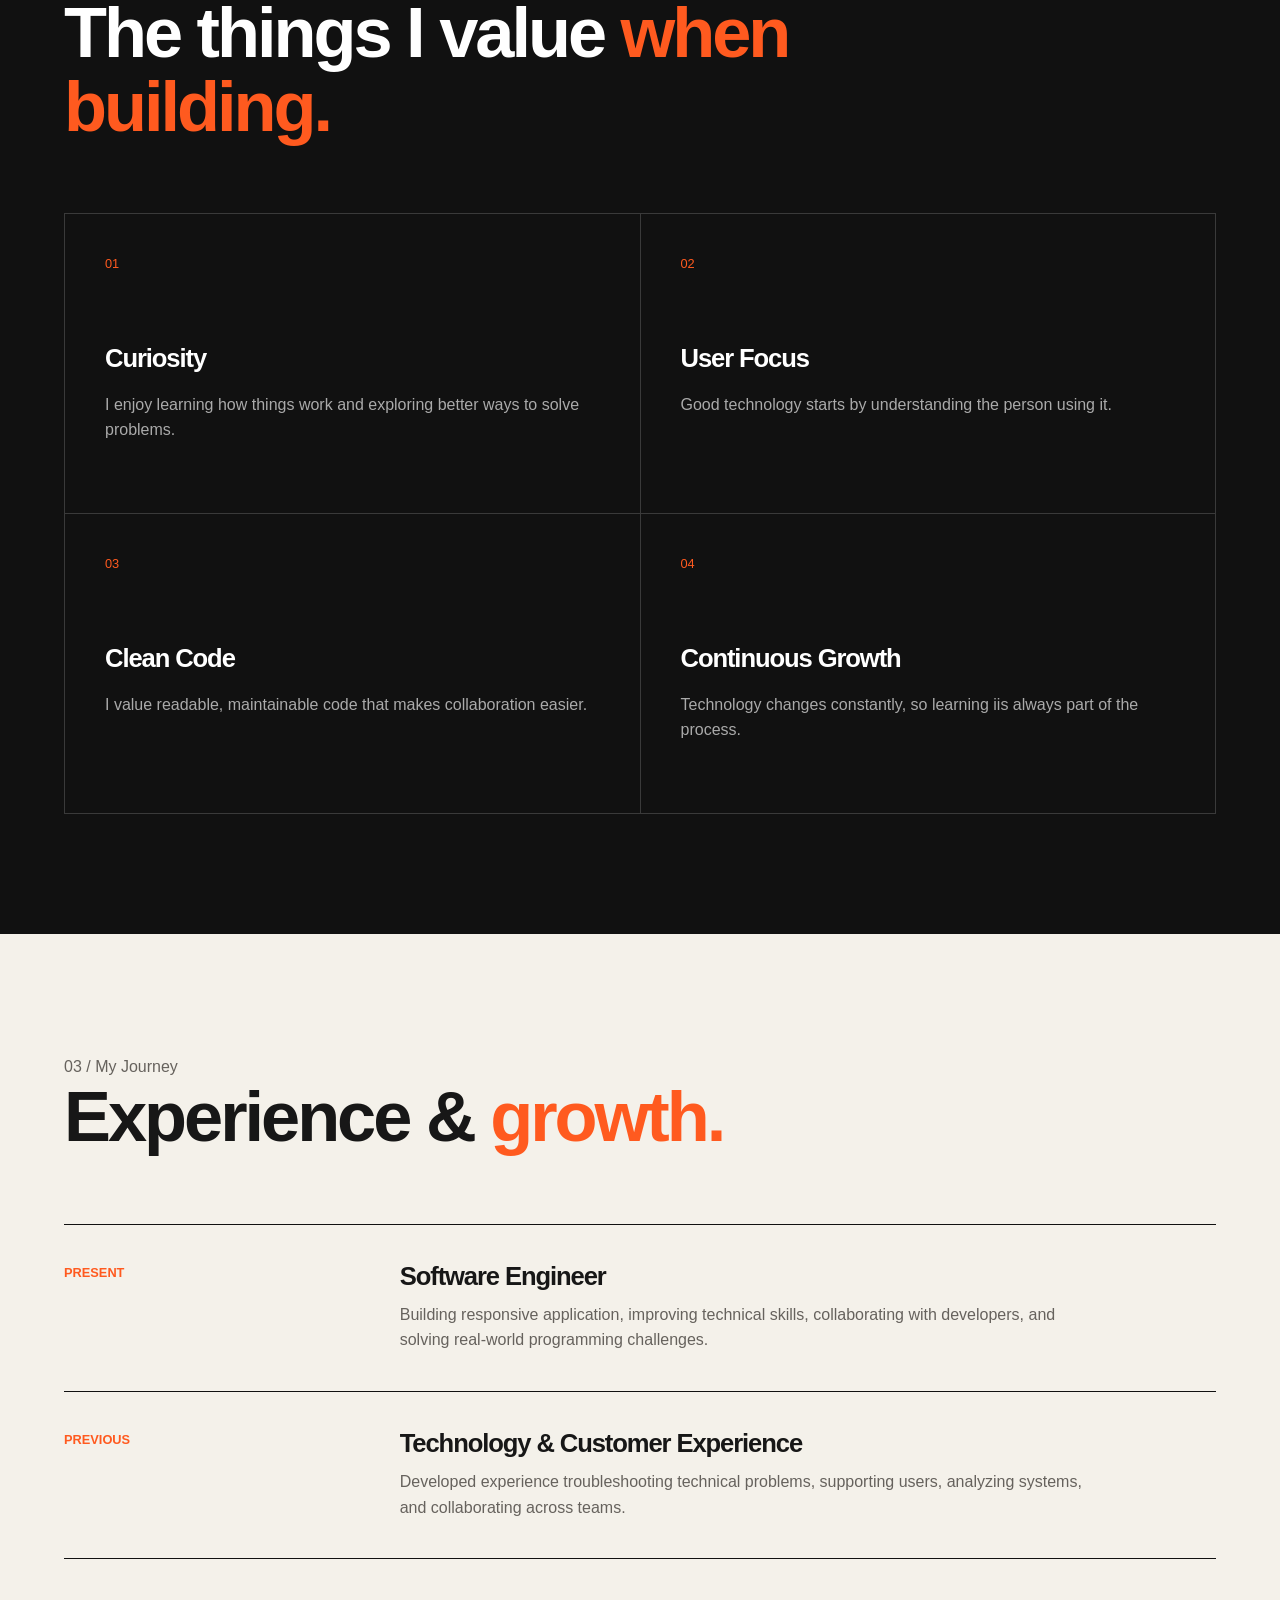
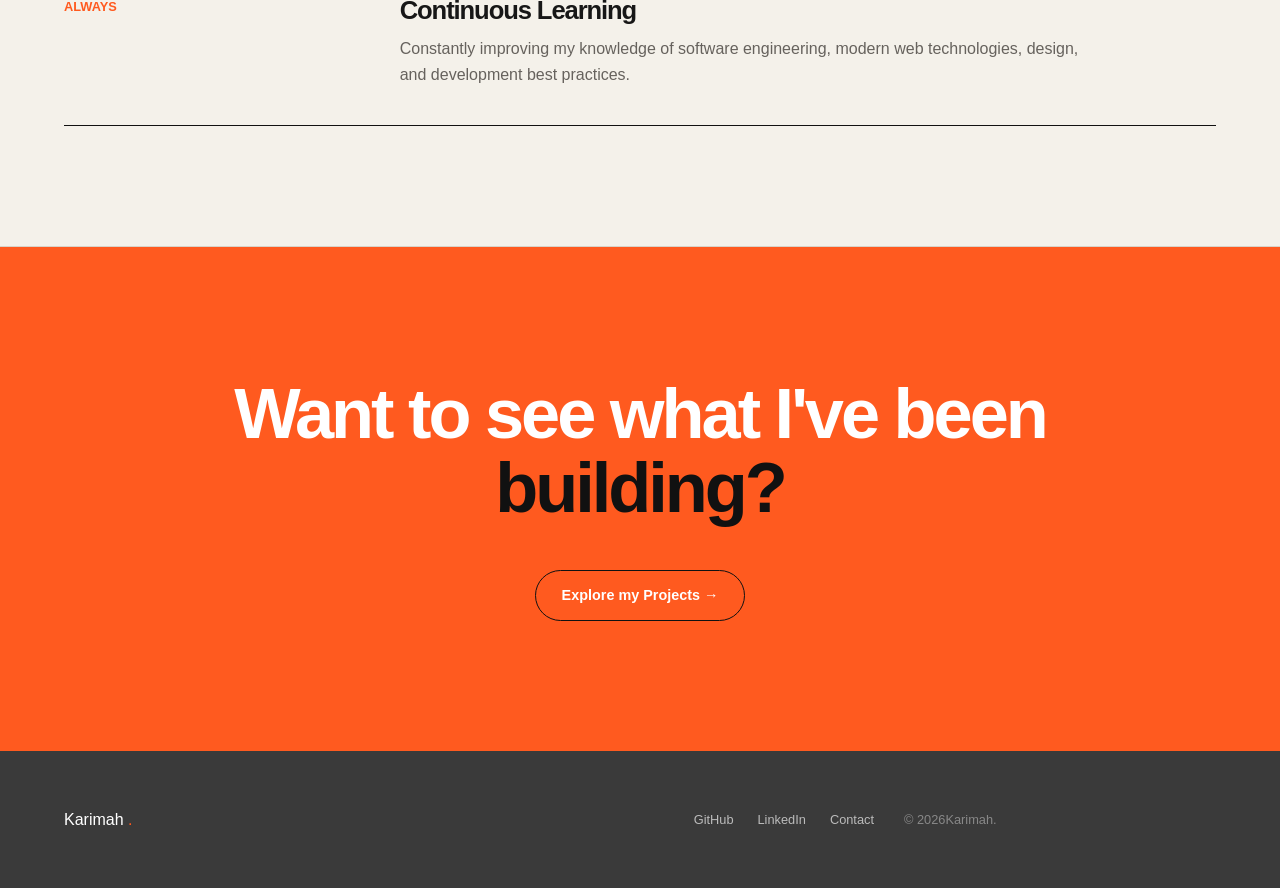
==== commit 7dea2e94: "Updated the index.html page to remove the profile pic and added a different profile pic to about.htm" ====
--- a/about.html
+++ b/about.html
@@ -49,7 +49,10 @@
         <div class="container about-intro-grid">
           <div class="about-photo">
             <div class="image-placeholder">
-              <img src="profile img.png" alt="profile picture avatar" />
+              <img
+                src="notion-avatar-ai-1789755788554.png"
+                alt="profile picture avatar"
+              />
             </div>
           </div>
 
